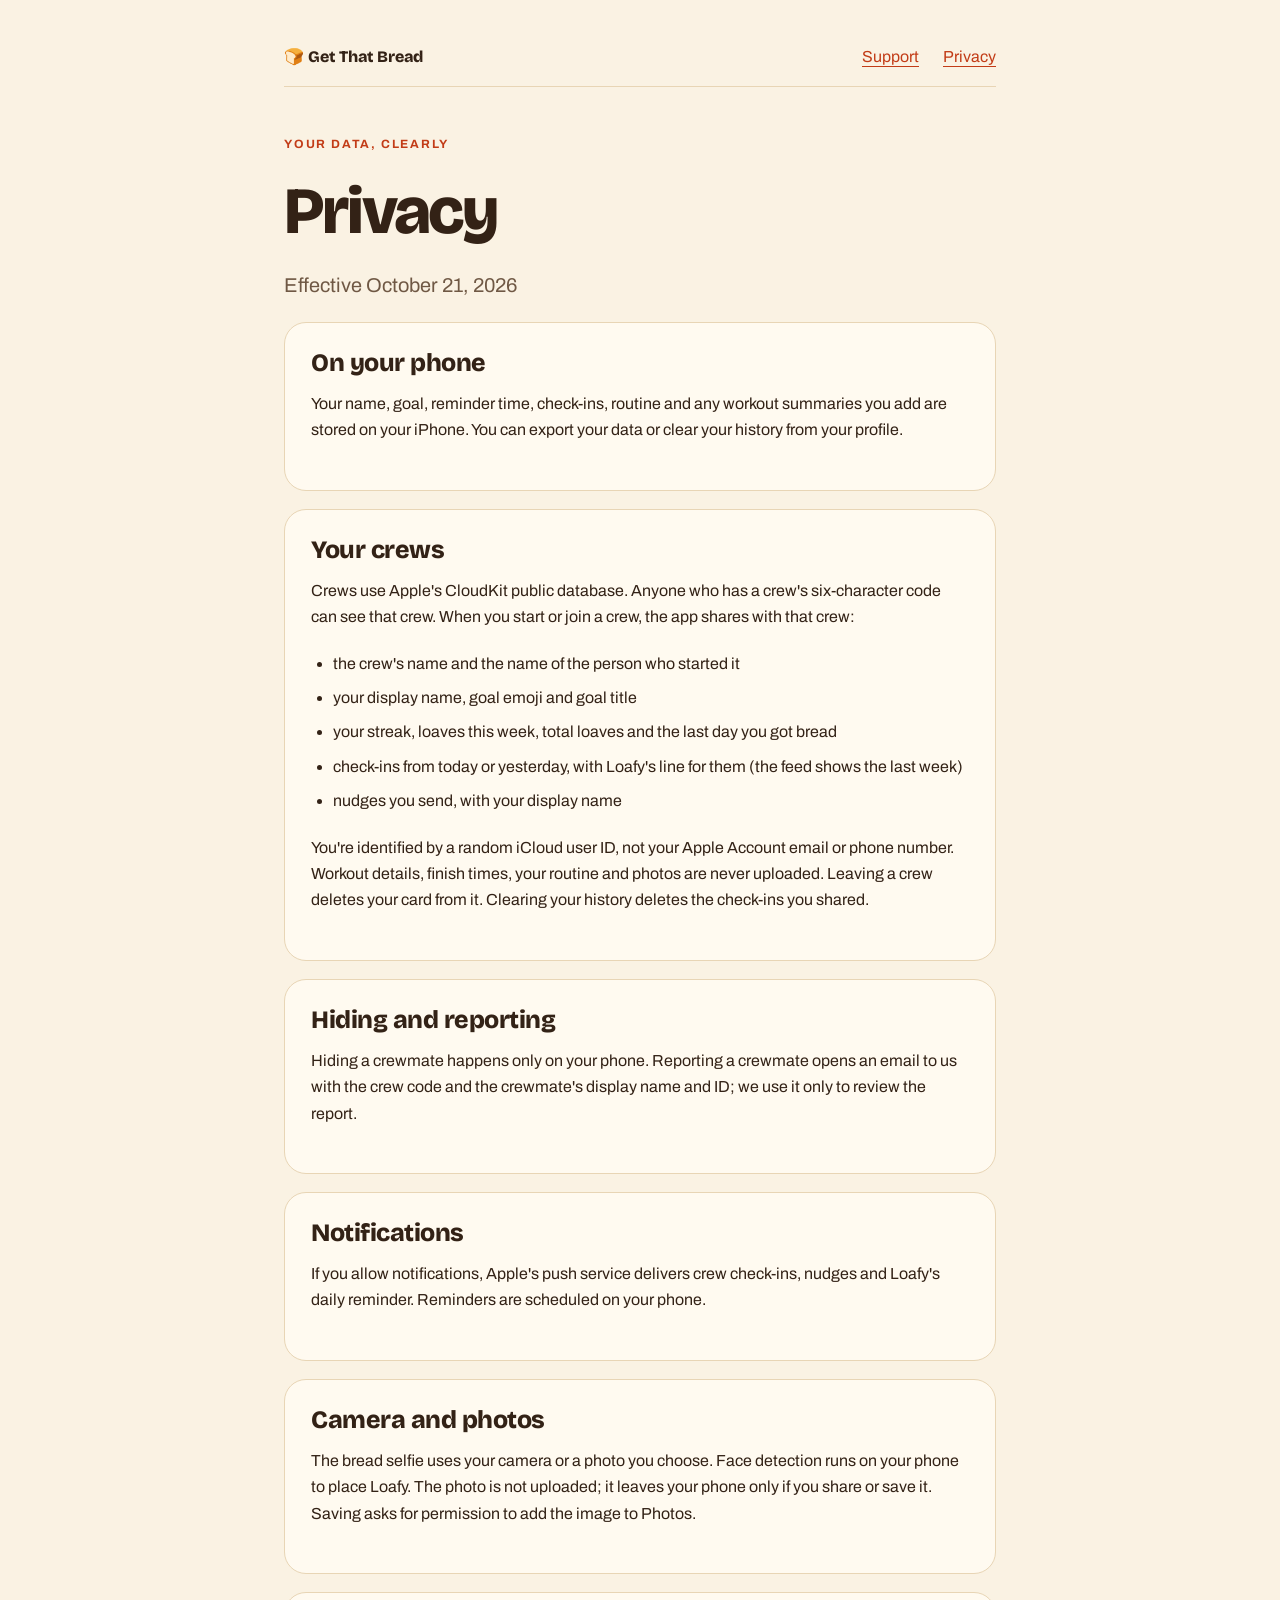
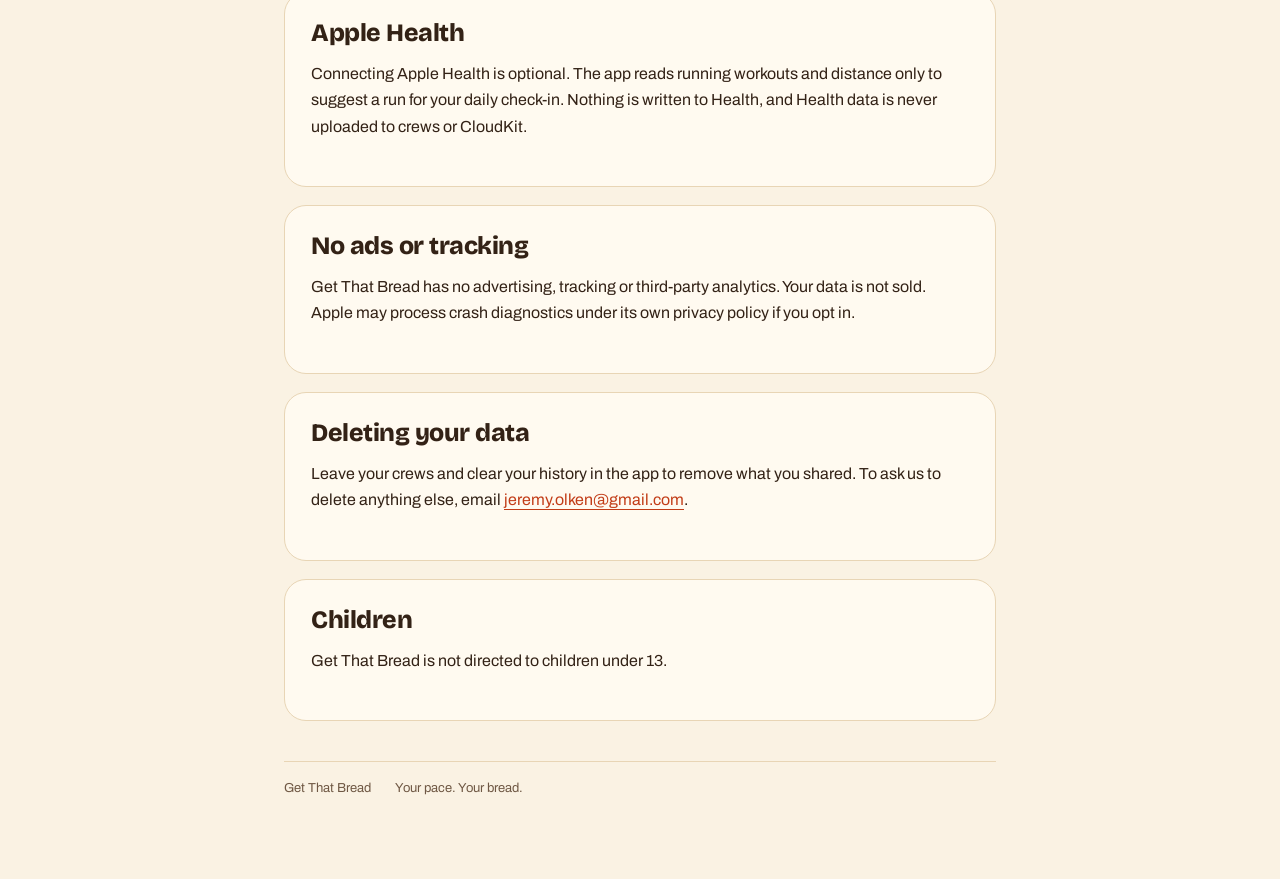
==== privacy/index.html @ f39abe67 "Get That Bread support and privacy pages Co-Authored-By: Claude Opus 5.5 <noreply@anthropic.com>" ====
<!doctype html><html lang="en"><head><meta charset="utf-8"><meta name="viewport" content="width=device-width,initial-scale=1"><meta name="description" content="Get That Bread: one daily question, a streak, Loafy, and your crew."><title>Privacy · Get That Bread</title><link rel="stylesheet" href="../style.css"></head><body><main><nav aria-label="Main"><a class="brand" href="../">🍞 Get That Bread</a><a href="../support/">Support</a><a href="../privacy/">Privacy</a></nav><p class="eyebrow">Your data, clearly</p><h1>Privacy</h1><p class="intro">Effective October 21, 2026</p>
<section><h2>On your phone</h2><p>Your name, goal, reminder time, check-ins, routine and any workout summaries you add are stored on your iPhone. You can export your data or clear your history from your profile.</p></section>
<section><h2>Your crews</h2><p>Crews use Apple's CloudKit public database. Anyone who has a crew's six-character code can see that crew. When you start or join a crew, the app shares with that crew:</p><ul><li>the crew's name and the name of the person who started it</li><li>your display name, goal emoji and goal title</li><li>your streak, loaves this week, total loaves and the last day you got bread</li><li>check-ins from today or yesterday, with Loafy's line for them (the feed shows the last week)</li><li>nudges you send, with your display name</li></ul><p>You're identified by a random iCloud user ID, not your Apple Account email or phone number. Workout details, finish times, your routine and photos are never uploaded. Leaving a crew deletes your card from it. Clearing your history deletes the check-ins you shared.</p></section>
<section><h2>Hiding and reporting</h2><p>Hiding a crewmate happens only on your phone. Reporting a crewmate opens an email to us with the crew code and the crewmate's display name and ID; we use it only to review the report.</p></section>
<section><h2>Notifications</h2><p>If you allow notifications, Apple's push service delivers crew check-ins, nudges and Loafy's daily reminder. Reminders are scheduled on your phone.</p></section>
<section><h2>Camera and photos</h2><p>The bread selfie uses your camera or a photo you choose. Face detection runs on your phone to place Loafy. The photo is not uploaded; it leaves your phone only if you share or save it. Saving asks for permission to add the image to Photos.</p></section>
<section><h2>Apple Health</h2><p>Connecting Apple Health is optional. The app reads running workouts and distance only to suggest a run for your daily check-in. Nothing is written to Health, and Health data is never uploaded to crews or CloudKit.</p></section>
<section><h2>No ads or tracking</h2><p>Get That Bread has no advertising, tracking or third-party analytics. Your data is not sold. Apple may process crash diagnostics under its own privacy policy if you opt in.</p></section>
<section><h2>Deleting your data</h2><p>Leave your crews and clear your history in the app to remove what you shared. To ask us to delete anything else, email <a href="mailto:jeremy.olken@gmail.com">jeremy.olken@gmail.com</a>.</p></section>
<section><h2>Children</h2><p>Get That Bread is not directed to children under 13.</p></section><footer><span>Get That Bread</span><span>Your pace. Your bread.</span></footer></main></body></html>
---- style.css ----
@font-face{font-family:Bricolage;src:url('Bricolage.ttf') format('truetype');font-weight:200 800;font-display:swap}
@font-face{font-family:Archivo;src:url('Archivo.ttf') format('truetype');font-weight:100 900;font-display:swap}
:root{color-scheme:light dark;--bg:#faf2e3;--card:#fffaf0;--ink:#332216;--muted:#6f5844;--line:#e8d5b5;--accent:#c23c17}@media(prefers-color-scheme:dark){:root{--bg:#1c120a;--card:#2b1c0f;--ink:#f6ead6;--muted:#c9ab84;--line:#4a3520;--accent:#ff7a4d}}*{box-sizing:border-box}body{margin:0;background:var(--bg);color:var(--ink);font:16px/1.65 Archivo,system-ui,sans-serif}main{max-width:760px;margin:auto;padding:28px 24px 64px}nav,footer{display:flex;flex-wrap:wrap;gap:24px;align-items:center;padding:16px 0;border-bottom:1px solid var(--line)}nav .brand{font-family:Bricolage,system-ui,sans-serif;font-weight:800;margin-right:auto;text-decoration:none;color:var(--ink)}a{color:var(--accent);text-underline-offset:4px}a:focus-visible{outline:3px solid var(--accent);outline-offset:5px}h1,h2{font-family:Bricolage,system-ui,sans-serif;font-weight:800;line-height:1.12;letter-spacing:-.035em}h1{font-size:clamp(38px,8vw,66px);margin:64px 0 20px}h2{font-size:25px;letter-spacing:-.02em;margin:0 0 14px}p{margin:0 0 20px}.intro{font-size:20px;color:var(--muted)}section{padding:26px;border:1px solid var(--line);border-radius:22px;background:var(--card);margin:18px 0}footer{border-top:1px solid var(--line);border-bottom:0;color:var(--muted);font-size:13px;margin-top:40px}.eyebrow{font-size:12px;font-weight:700;text-transform:uppercase;letter-spacing:.15em;color:var(--accent);margin-top:48px}.eyebrow+h1{margin-top:12px}.muted{color:var(--muted)}.loaf{font-size:72px;margin-top:50px;margin-bottom:-40px}.tag{display:inline-block;background:var(--card);border:1px solid var(--line);border-radius:40px;padding:7px 14px;font-size:13px}ul{margin:0 0 20px;padding-left:22px}li{margin:0 0 8px}
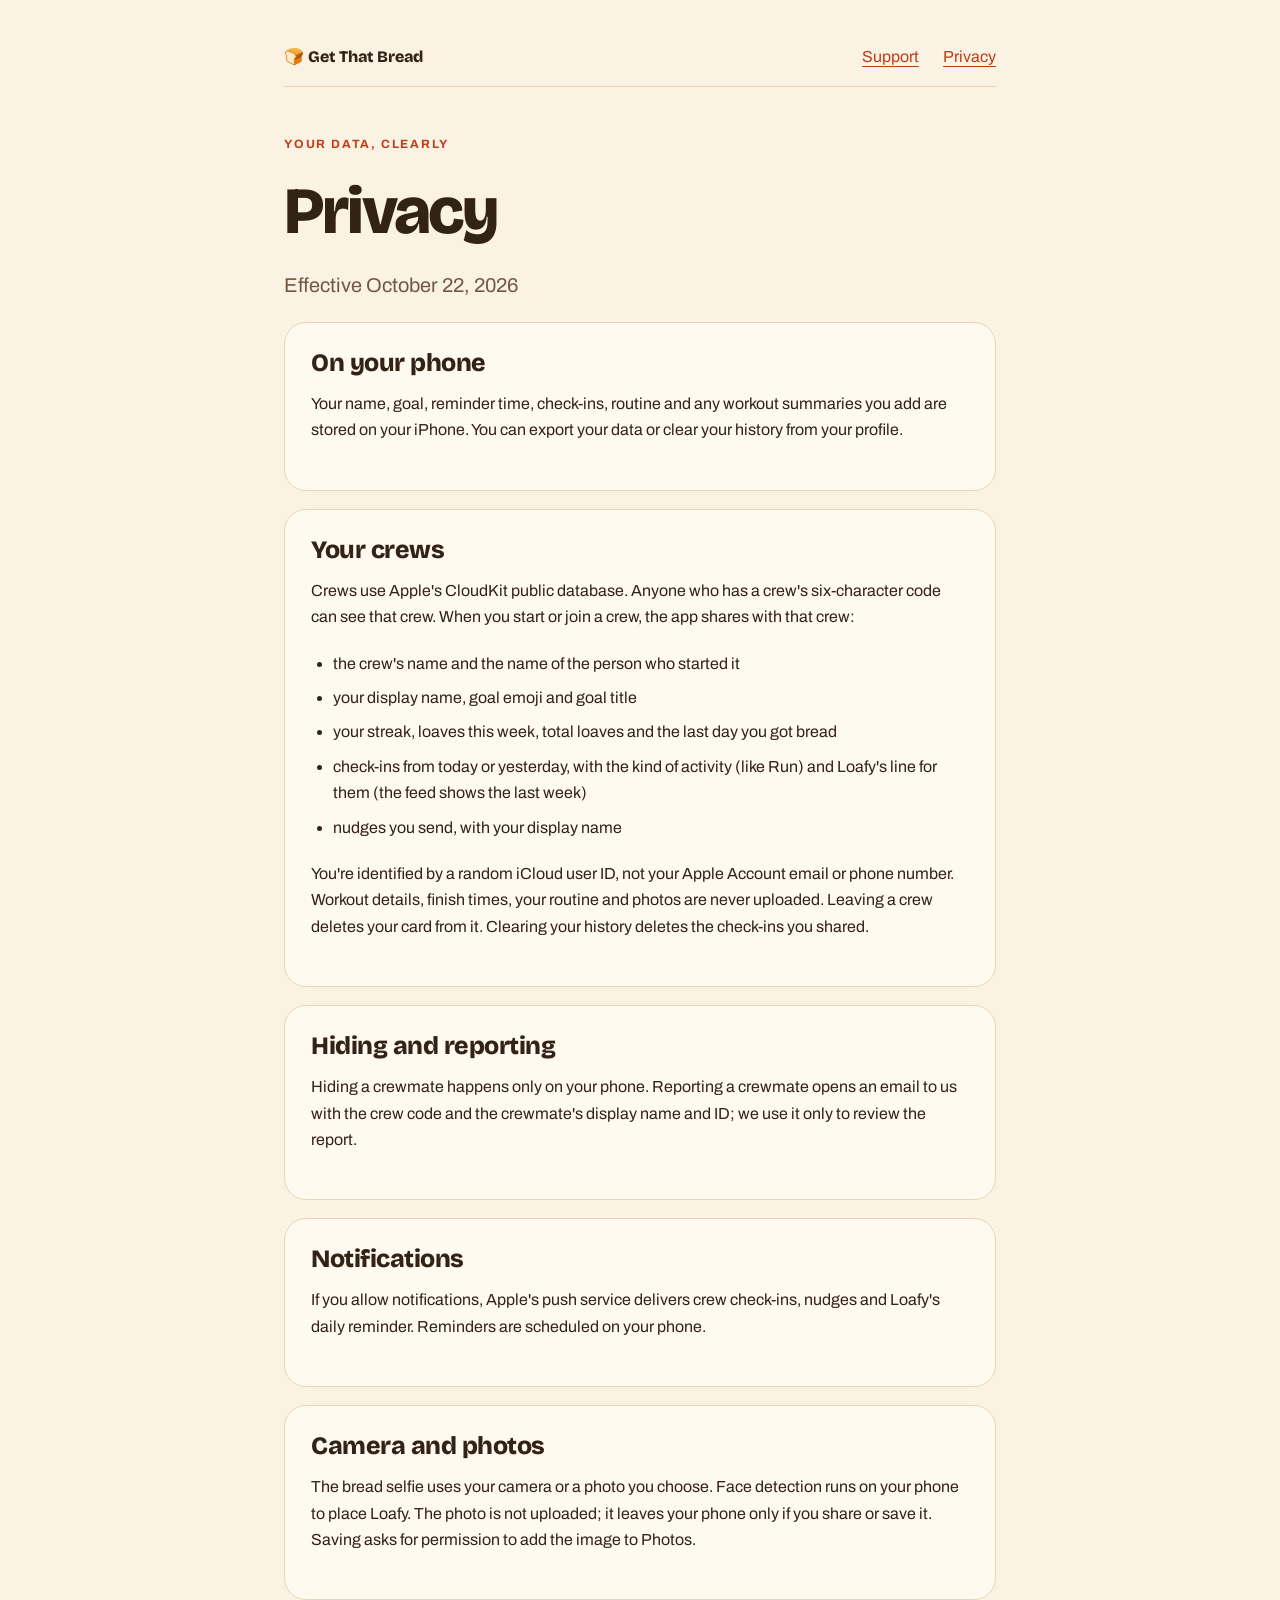
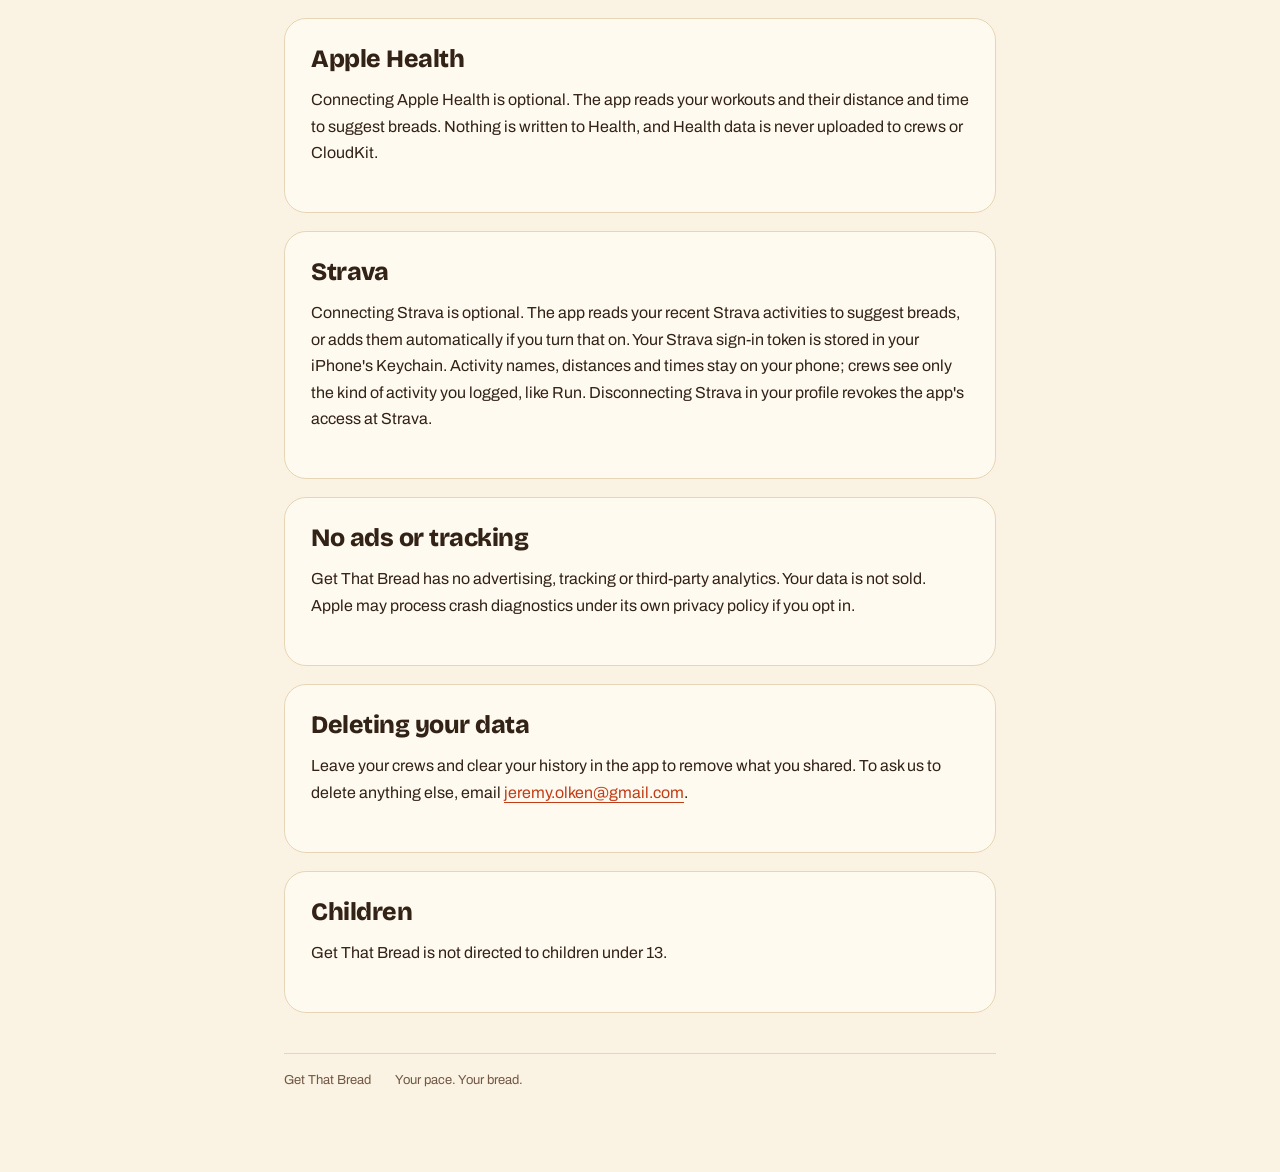
==== commit 44202639: "Privacy and support: several breads a day, Strava Co-Authored-By: Claude Opus 5.5 <noreply@anthropic" ====
--- a/privacy/index.html
+++ b/privacy/index.html
@@ -1,10 +1,10 @@
-<!doctype html><html lang="en"><head><meta charset="utf-8"><meta name="viewport" content="width=device-width,initial-scale=1"><meta name="description" content="Get That Bread: one daily question, a streak, Loafy, and your crew."><title>Privacy · Get That Bread</title><link rel="stylesheet" href="../style.css"></head><body><main><nav aria-label="Main"><a class="brand" href="../">🍞 Get That Bread</a><a href="../support/">Support</a><a href="../privacy/">Privacy</a></nav><p class="eyebrow">Your data, clearly</p><h1>Privacy</h1><p class="intro">Effective October 21, 2026</p>
+<!doctype html><html lang="en"><head><meta charset="utf-8"><meta name="viewport" content="width=device-width,initial-scale=1"><meta name="description" content="Get That Bread: one daily question, a streak, Loafy, and your crew."><title>Privacy · Get That Bread</title><link rel="stylesheet" href="../style.css"></head><body><main><nav aria-label="Main"><a class="brand" href="../">🍞 Get That Bread</a><a href="../support/">Support</a><a href="../privacy/">Privacy</a></nav><p class="eyebrow">Your data, clearly</p><h1>Privacy</h1><p class="intro">Effective October 22, 2026</p>
 <section><h2>On your phone</h2><p>Your name, goal, reminder time, check-ins, routine and any workout summaries you add are stored on your iPhone. You can export your data or clear your history from your profile.</p></section>
-<section><h2>Your crews</h2><p>Crews use Apple's CloudKit public database. Anyone who has a crew's six-character code can see that crew. When you start or join a crew, the app shares with that crew:</p><ul><li>the crew's name and the name of the person who started it</li><li>your display name, goal emoji and goal title</li><li>your streak, loaves this week, total loaves and the last day you got bread</li><li>check-ins from today or yesterday, with Loafy's line for them (the feed shows the last week)</li><li>nudges you send, with your display name</li></ul><p>You're identified by a random iCloud user ID, not your Apple Account email or phone number. Workout details, finish times, your routine and photos are never uploaded. Leaving a crew deletes your card from it. Clearing your history deletes the check-ins you shared.</p></section>
+<section><h2>Your crews</h2><p>Crews use Apple's CloudKit public database. Anyone who has a crew's six-character code can see that crew. When you start or join a crew, the app shares with that crew:</p><ul><li>the crew's name and the name of the person who started it</li><li>your display name, goal emoji and goal title</li><li>your streak, loaves this week, total loaves and the last day you got bread</li><li>check-ins from today or yesterday, with the kind of activity (like Run) and Loafy's line for them (the feed shows the last week)</li><li>nudges you send, with your display name</li></ul><p>You're identified by a random iCloud user ID, not your Apple Account email or phone number. Workout details, finish times, your routine and photos are never uploaded. Leaving a crew deletes your card from it. Clearing your history deletes the check-ins you shared.</p></section>
 <section><h2>Hiding and reporting</h2><p>Hiding a crewmate happens only on your phone. Reporting a crewmate opens an email to us with the crew code and the crewmate's display name and ID; we use it only to review the report.</p></section>
 <section><h2>Notifications</h2><p>If you allow notifications, Apple's push service delivers crew check-ins, nudges and Loafy's daily reminder. Reminders are scheduled on your phone.</p></section>
 <section><h2>Camera and photos</h2><p>The bread selfie uses your camera or a photo you choose. Face detection runs on your phone to place Loafy. The photo is not uploaded; it leaves your phone only if you share or save it. Saving asks for permission to add the image to Photos.</p></section>
-<section><h2>Apple Health</h2><p>Connecting Apple Health is optional. The app reads running workouts and distance only to suggest a run for your daily check-in. Nothing is written to Health, and Health data is never uploaded to crews or CloudKit.</p></section>
+<section><h2>Apple Health</h2><p>Connecting Apple Health is optional. The app reads your workouts and their distance and time to suggest breads. Nothing is written to Health, and Health data is never uploaded to crews or CloudKit.</p></section><section><h2>Strava</h2><p>Connecting Strava is optional. The app reads your recent Strava activities to suggest breads, or adds them automatically if you turn that on. Your Strava sign-in token is stored in your iPhone&#x27;s Keychain. Activity names, distances and times stay on your phone; crews see only the kind of activity you logged, like Run. Disconnecting Strava in your profile revokes the app&#x27;s access at Strava.</p></section>
 <section><h2>No ads or tracking</h2><p>Get That Bread has no advertising, tracking or third-party analytics. Your data is not sold. Apple may process crash diagnostics under its own privacy policy if you opt in.</p></section>
 <section><h2>Deleting your data</h2><p>Leave your crews and clear your history in the app to remove what you shared. To ask us to delete anything else, email <a href="mailto:jeremy.olken@gmail.com">jeremy.olken@gmail.com</a>.</p></section>
 <section><h2>Children</h2><p>Get That Bread is not directed to children under 13.</p></section><footer><span>Get That Bread</span><span>Your pace. Your bread.</span></footer></main></body></html>
